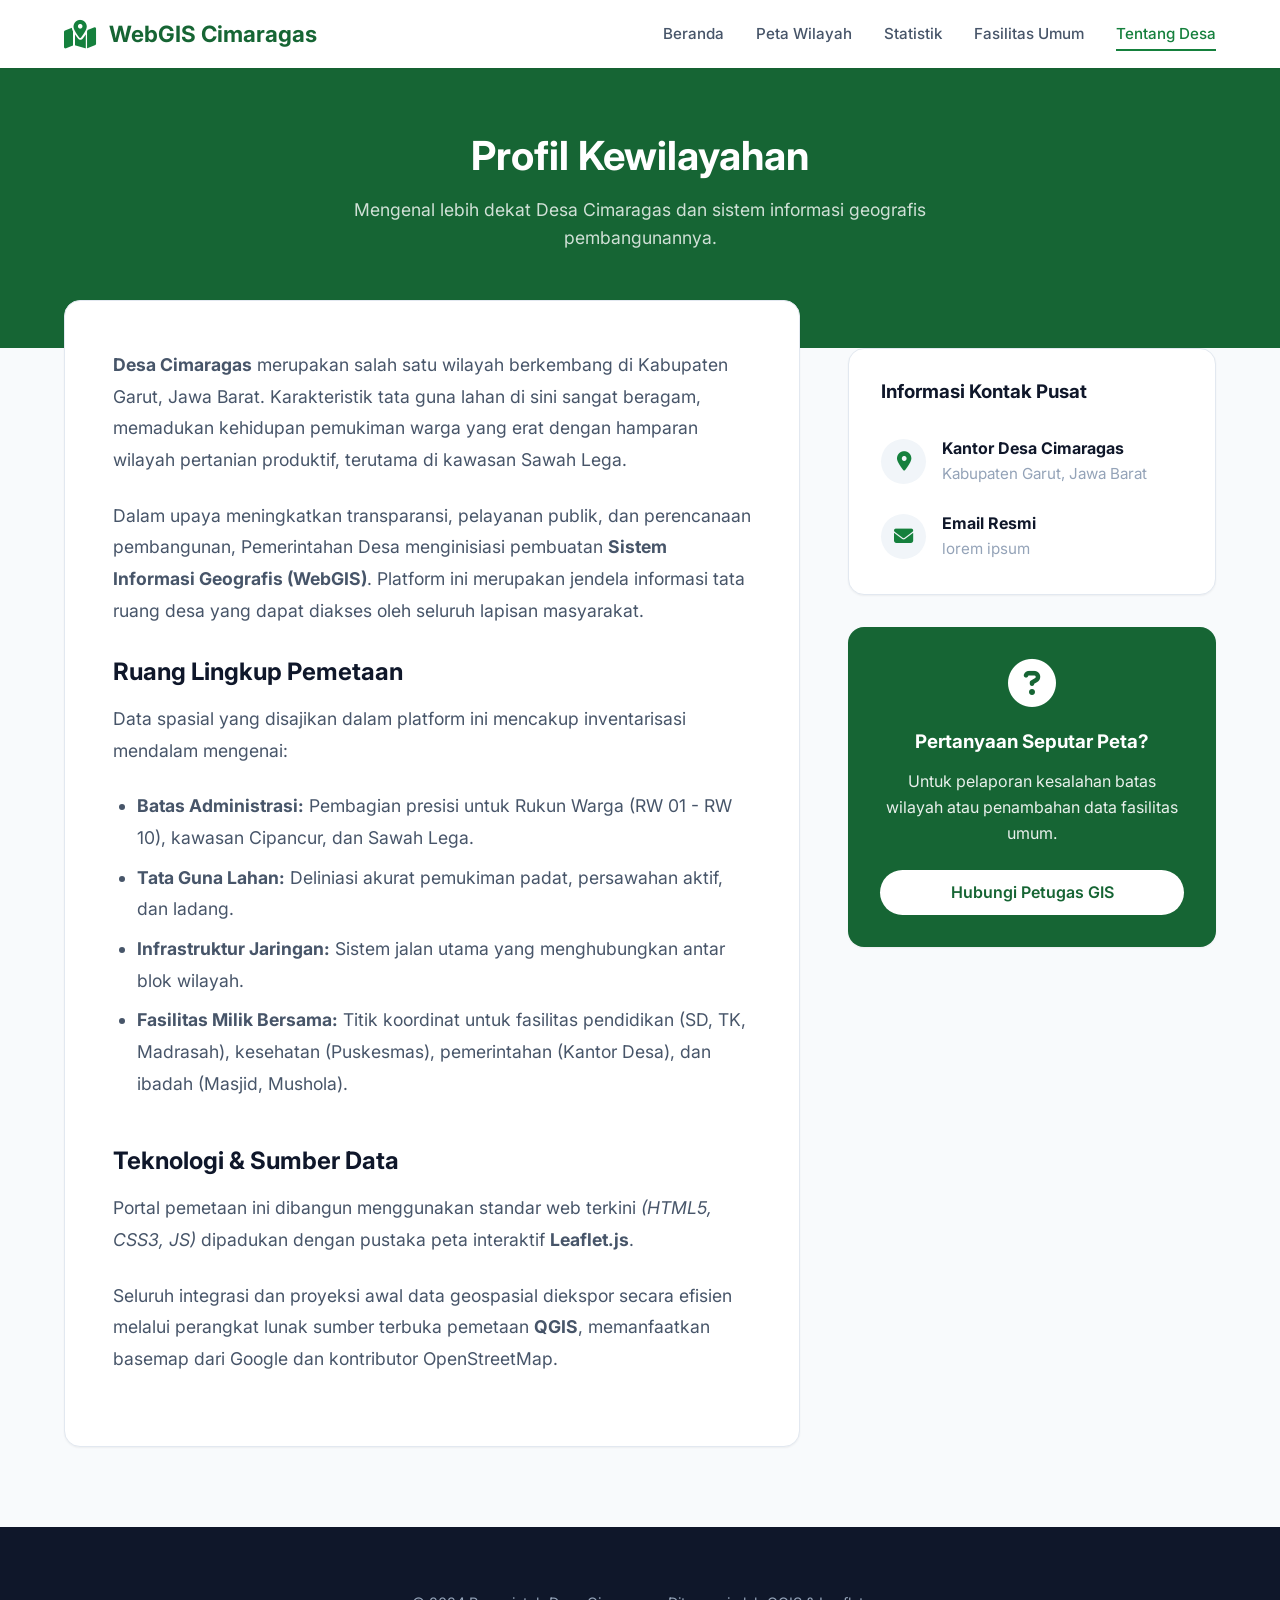
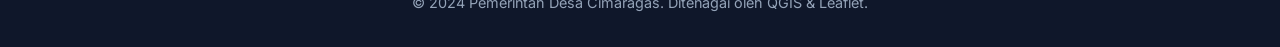
==== about.html @ dbdaefe7 "feat: website integration from map" ====
<!doctype html>
<html lang="id">

<head>
    <meta charset="utf-8">
    <meta name="viewport" content="width=device-width, initial-scale=1.0">
    <title>Tentang Cimaragas - WebGIS</title>

    <link href="https://fonts.googleapis.com/css2?family=Inter:wght@400;500;600;700&display=swap" rel="stylesheet">
    <link rel="stylesheet" href="https://cdnjs.cloudflare.com/ajax/libs/font-awesome/6.4.0/css/all.min.css">
    <link rel="stylesheet" href="css/public.css">

    <style>
        .page-header {
            background-color: var(--primary-dark);
            color: white;
            padding: 4rem 0;
            text-align: center;
        }

        .page-header h1 {
            color: white;
            font-size: 2.5rem;
        }

        .page-header p {
            color: rgba(255, 255, 255, 0.8);
            font-size: 1.1rem;
            max-width: 600px;
            margin: 0 auto;
        }

        .content-wrap {
            display: grid;
            grid-template-columns: 2fr 1fr;
            gap: 3rem;
        }

        @media (max-width: 992px) {
            .content-wrap {
                grid-template-columns: 1fr;
            }
        }

        .article-content {
            font-size: 1.1rem;
            color: var(--text-body);
            line-height: 1.8;
            background: var(--bg-white);
            padding: 3rem;
            border-radius: var(--radius-lg);
            box-shadow: var(--shadow-sm);
            border: 1px solid var(--border);
            margin-top: -3rem;
            /* Overlap header slightly */
        }

        .article-content p {
            margin-bottom: 1.5rem;
        }

        .article-content h3 {
            font-size: 1.5rem;
            margin: 2rem 0 1rem;
            color: var(--text-dark);
        }

        .article-content ul {
            padding-left: 1.5rem;
            margin-bottom: 2rem;
            list-style-type: disc;
        }

        .article-content li {
            margin-bottom: 0.5rem;
        }

        .side-widget {
            background: var(--bg-white);
            padding: 2rem;
            border-radius: var(--radius-lg);
            box-shadow: var(--shadow-sm);
            border: 1px solid var(--border);
            margin-bottom: 2rem;
        }

        .side-widget.highlight {
            background: var(--primary-dark);
            color: white;
            border: none;
        }

        .side-widget.highlight h3,
        .side-widget.highlight p {
            color: white;
        }

        .contact-list {
            list-style: none;
        }

        .contact-item {
            display: flex;
            align-items: center;
            gap: 1rem;
            margin-bottom: 1.5rem;
        }

        .contact-item:last-child {
            margin-bottom: 0;
        }

        .icon-circle {
            width: 45px;
            height: 45px;
            background: var(--bg-subtle);
            color: var(--primary);
            border-radius: 50%;
            display: flex;
            align-items: center;
            justify-content: center;
            font-size: 1.2rem;
            flex-shrink: 0;
        }
    </style>
</head>

<body>

    <!-- Top Navigation -->
    <nav class="navbar">
        <div class="container">
            <a href="index.html" class="navbar-brand">
                <i class="fas fa-map-marked-alt"></i>
                WebGIS Cimaragas
            </a>

            <button class="mobile-toggle" id="mobileToggle">
                <i class="fas fa-bars"></i>
            </button>

            <ul class="nav-menu" id="navMenu">
                <li><a href="index.html" class="nav-link">Beranda</a></li>
                <li><a href="map-page.html" class="nav-link">Peta Wilayah</a></li>
                <li><a href="data-stats.html" class="nav-link">Statistik</a></li>
                <li><a href="facilities.html" class="nav-link">Fasilitas Umum</a></li>
                <li><a href="about.html" class="nav-link active">Tentang Desa</a></li>
            </ul>
        </div>
    </nav>

    <!-- Page Header -->
    <div class="page-header" style="padding-bottom: 6rem;">
        <div class="container">
            <h1>Profil Kewilayahan</h1>
            <p>Mengenal lebih dekat Desa Cimaragas dan sistem informasi geografis pembangunannya.</p>
        </div>
    </div>

    <!-- Main Content -->
    <main class="section section-light" style="padding-top: 0; flex-grow: 1;">
        <div class="container content-wrap">

            <div class="article-content">
                <p>
                    <strong>Desa Cimaragas</strong> merupakan salah satu wilayah berkembang di Kabupaten Garut, Jawa
                    Barat.
                    Karakteristik tata guna lahan di sini sangat beragam, memadukan kehidupan pemukiman warga yang erat
                    dengan hamparan wilayah pertanian produktif, terutama di kawasan Sawah Lega.
                </p>
                <p>
                    Dalam upaya meningkatkan transparansi, pelayanan publik, dan perencanaan pembangunan, Pemerintahan
                    Desa
                    menginisiasi pembuatan <strong>Sistem Informasi Geografis (WebGIS)</strong>. Platform ini merupakan
                    jendela informasi tata ruang desa yang dapat diakses oleh seluruh lapisan masyarakat.
                </p>

                <h3>Ruang Lingkup Pemetaan</h3>
                <p>Data spasial yang disajikan dalam platform ini mencakup inventarisasi mendalam mengenai:</p>
                <ul>
                    <li><strong>Batas Administrasi:</strong> Pembagian presisi untuk Rukun Warga (RW 01 - RW 10),
                        kawasan Cipancur, dan Sawah Lega.</li>
                    <li><strong>Tata Guna Lahan:</strong> Deliniasi akurat pemukiman padat, persawahan aktif, dan
                        ladang.</li>
                    <li><strong>Infrastruktur Jaringan:</strong> Sistem jalan utama yang menghubungkan antar blok
                        wilayah.</li>
                    <li><strong>Fasilitas Milik Bersama:</strong> Titik koordinat untuk fasilitas pendidikan (SD, TK,
                        Madrasah), kesehatan (Puskesmas), pemerintahan (Kantor Desa), dan ibadah (Masjid, Mushola).</li>
                </ul>

                <h3 style="margin-top: 3rem;">Teknologi & Sumber Data</h3>
                <p>
                    Portal pemetaan ini dibangun menggunakan standar web terkini <em>(HTML5, CSS3, JS)</em> dipadukan
                    dengan
                    pustaka peta interaktif <strong>Leaflet.js</strong>.
                </p>
                <p>
                    Seluruh integrasi dan proyeksi awal data geospasial diekspor secara efisien melalui perangkat lunak
                    sumber terbuka pemetaan <strong>QGIS</strong>, memanfaatkan basemap dari Google dan kontributor
                    OpenStreetMap.
                </p>
            </div>

            <aside class="side-widgets">
                <div class="side-widget">
                    <h3 class="mb-4">Informasi Kontak Pusat</h3>
                    <ul class="contact-list">
                        <li class="contact-item">
                            <div class="icon-circle"><i class="fas fa-map-marker-alt"></i></div>
                            <div>
                                <strong style="display:block; color: var(--text-dark);">Kantor Desa Cimaragas</strong>
                                <span style="color: var(--text-muted); font-size: 0.95rem;">Kabupaten Garut, Jawa
                                    Barat</span>
                            </div>
                        </li>
                        <li class="contact-item">
                            <div class="icon-circle"><i class="fas fa-envelope"></i></div>
                            <div>
                                <strong style="display:block; color: var(--text-dark);">Email Resmi</strong>
                                <span style="color: var(--text-muted); font-size: 0.95rem;">lorem ipsum</span>
                            </div>
                        </li>
                    </ul>
                </div>

                <div class="side-widget highlight text-center">
                    <i class="fas fa-question-circle mb-3" style="font-size: 3rem;"></i>
                    <h3 class="mb-2">Pertanyaan Seputar Peta?</h3>
                    <p style="margin-bottom: 1.5rem; opacity: 0.9;">Untuk pelaporan kesalahan batas wilayah atau
                        penambahan data fasilitas umum.</p>
                    <a href="#" class="btn-primary"
                        style="background: white; color: var(--primary-dark); width: 100%; justify-content: center;">
                        Hubungi Petugas GIS
                    </a>
                </div>
            </aside>

        </div>
    </main>

    <!-- Footer -->
    <footer class="footer" style="margin-top: auto;">
        <div class="container">
            <div class="footer-bottom" style="border-top: none; padding-top: 0;">
                <p>&copy; 2024 Pemerintah Desa Cimaragas. Ditenagai oleh QGIS & Leaflet.</p>
            </div>
        </div>
    </footer>

    <script>
        document.getElementById('mobileToggle').addEventListener('click', function () {
            document.getElementById('navMenu').classList.toggle('active');
        });
    </script>
</body>

</html>
---- css/public.css ----
:root {
    --primary: #15803d; /* Beautiful Public Emerald Green */
    --primary-light: #22c55e;
    --primary-dark: #166534;
    --secondary: #0ea5e9; /* Light Ocean Blue */
    --accent: #eab308; /* Friendly Yellow */
    
    --text-dark: #0f172a;
    --text-body: #475569;
    --text-muted: #94a3b8;
    --text-light: #f8fafc;
    
    --bg-main: #f8fafc;
    --bg-white: #ffffff;
    --bg-subtle: #f1f5f9;
    
    --border: #e2e8f0;
    
    --shadow-sm: 0 1px 2px 0 rgb(0 0 0 / 0.05);
    --shadow-md: 0 4px 6px -1px rgb(0 0 0 / 0.1), 0 2px 4px -2px rgb(0 0 0 / 0.1);
    --shadow-lg: 0 10px 15px -3px rgb(0 0 0 / 0.1), 0 4px 6px -4px rgb(0 0 0 / 0.1);
    
    --radius-md: 0.5rem;
    --radius-lg: 1rem;
    --radius-full: 9999px;
    
    --transition: 0.3s ease;
}

* {
    margin: 0;
    padding: 0;
    box-sizing: border-box;
    font-family: 'Inter', system-ui, -apple-system, sans-serif;
}

body {
    background-color: var(--bg-main);
    color: var(--text-body);
    line-height: 1.6;
    display: flex;
    flex-direction: column;
    min-height: 100vh;
}

a {
    text-decoration: none;
    color: inherit;
    transition: color var(--transition);
}

img {
    max-width: 100%;
    height: auto;
    display: block;
}

/* Layout Containers */
.container {
    max-width: 1200px;
    margin: 0 auto;
    padding: 0 1.5rem;
    width: 100%;
}

.section {
    padding: 5rem 0;
}

.section-light { background: var(--bg-main); }
.section-white { background: var(--bg-white); }
.section-dark { background: var(--text-dark); color: var(--text-light); }

/* Typography */
h1, h2, h3, h4, h5, h6 {
    color: var(--text-dark);
    font-weight: 700;
    line-height: 1.2;
    margin-bottom: 1rem;
}

.section-dark h1, .section-dark h2, .section-dark h3, .section-dark h4 {
    color: var(--text-light);
}

.text-center { text-align: center; }
.mb-1 { margin-bottom: 0.5rem; }
.mb-2 { margin-bottom: 1rem; }
.mb-3 { margin-bottom: 1.5rem; }
.mb-4 { margin-bottom: 2rem; }
.mb-5 { margin-bottom: 3rem; }

.section-title {
    font-size: 2.2rem;
    margin-bottom: 1rem;
}

.section-subtitle {
    font-size: 1.1rem;
    color: var(--text-muted);
    max-width: 700px;
    margin: 0 auto 3rem;
}

/* Navbar */
.navbar {
    background-color: var(--bg-white);
    box-shadow: var(--shadow-sm);
    position: sticky;
    top: 0;
    z-index: 1000;
    padding: 1rem 0;
}

.navbar .container {
    display: flex;
    justify-content: space-between;
    align-items: center;
}

.navbar-brand {
    display: flex;
    align-items: center;
    gap: 0.8rem;
    font-size: 1.4rem;
    font-weight: 700;
    color: var(--primary-dark);
}

.navbar-brand i {
    color: var(--primary);
    font-size: 1.8rem;
}

.nav-menu {
    display: flex;
    list-style: none;
    gap: 2rem;
    align-items: center;
}

.nav-link {
    font-weight: 500;
    color: var(--text-body);
    font-size: 0.95rem;
    padding: 0.5rem 0;
    position: relative;
}

.nav-link:hover, .nav-link.active {
    color: var(--primary);
}

.nav-link::after {
    content: '';
    position: absolute;
    bottom: 0;
    left: 0;
    width: 0;
    height: 2px;
    background-color: var(--primary);
    transition: width var(--transition);
}

.nav-link:hover::after, .nav-link.active::after {
    width: 100%;
}

.btn-primary {
    background-color: var(--primary);
    color: var(--bg-white);
    padding: 0.6rem 1.5rem;
    border-radius: var(--radius-full);
    font-weight: 600;
    transition: all var(--transition);
    border: none;
    cursor: pointer;
    display: inline-flex;
    align-items: center;
    gap: 0.5rem;
}

.btn-primary:hover {
    background-color: var(--primary-dark);
    transform: translateY(-2px);
    box-shadow: var(--shadow-md);
    color: white;
}

.btn-outline {
    background-color: transparent;
    color: var(--primary);
    border: 2px solid var(--primary);
    padding: 0.6rem 1.5rem;
    border-radius: var(--radius-full);
    font-weight: 600;
    transition: all var(--transition);
    display: inline-flex;
    align-items: center;
    gap: 0.5rem;
}

.btn-outline:hover {
    background-color: var(--primary);
    color: white;
}

.mobile-toggle {
    display: none;
    background: none;
    border: none;
    font-size: 1.5rem;
    color: var(--text-dark);
    cursor: pointer;
}

/* Hero Section */
.hero {
    position: relative;
    padding: 7rem 0 6rem;
    background: linear-gradient(135deg, var(--bg-subtle) 0%, rgba(220, 252, 231, 0.4) 100%);
    overflow: hidden;
}

.hero::before {
    content: '';
    position: absolute;
    top: -10%;
    right: -5%;
    width: 500px;
    height: 500px;
    background: radial-gradient(circle, rgba(34, 197, 94, 0.1) 0%, rgba(255,255,255,0) 70%);
    border-radius: 50%;
    z-index: 0;
}

.hero .container {
    position: relative;
    z-index: 1;
    display: grid;
    grid-template-columns: 1fr 1fr;
    gap: 4rem;
    align-items: center;
}

.hero-content h1 {
    font-size: 3.5rem;
    font-weight: 800;
    line-height: 1.1;
    margin-bottom: 1.5rem;
    color: var(--text-dark);
}

.hero-content h1 span {
    color: var(--primary);
}

.hero-content p {
    font-size: 1.2rem;
    color: var(--text-body);
    margin-bottom: 2.5rem;
    max-width: 90%;
}

.hero-buttons {
    display: flex;
    gap: 1rem;
}

.hero-image {
    position: relative;
}

.hero-img-box {
    background: var(--bg-white);
    padding: 1rem;
    border-radius: var(--radius-lg);
    box-shadow: var(--shadow-lg);
    border: 1px solid var(--border);
    transform: rotate(2deg);
    transition: transform 0.5s ease;
}

.hero-img-box:hover {
    transform: rotate(0deg) scale(1.02);
}

.hero-img-box iframe {
    width: 100%;
    height: 350px;
    border-radius: var(--radius-md);
    border: none;
    pointer-events: none; /* Prevent internal scrolling inside hero */
}

/* Feature Cards */
.features-grid {
    display: grid;
    grid-template-columns: repeat(3, 1fr);
    gap: 2rem;
}

.feature-card {
    background: var(--bg-white);
    padding: 2.5rem 2rem;
    border-radius: var(--radius-lg);
    box-shadow: var(--shadow-sm);
    text-align: center;
    border: 1px solid var(--border);
    transition: all var(--transition);
}

.feature-card:hover {
    transform: translateY(-10px);
    box-shadow: var(--shadow-lg);
    border-color: var(--primary-light);
}

.feature-icon {
    width: 70px;
    height: 70px;
    background: #dcfce7;
    color: var(--primary);
    border-radius: var(--radius-full);
    display: flex;
    align-items: center;
    justify-content: center;
    font-size: 2rem;
    margin: 0 auto 1.5rem;
}

.feature-card h3 {
    font-size: 1.3rem;
    margin-bottom: 1rem;
}

/* Call to Action Bar */
.cta-bar {
    background: var(--primary-dark);
    padding: 4rem 0;
    text-align: center;
    color: white;
}

.cta-bar h2 {
    color: white;
    font-size: 2.2rem;
}

/* Info Cards / Generics */
.card {
    background: var(--bg-white);
    border-radius: var(--radius-lg);
    padding: 2rem;
    box-shadow: var(--shadow-md);
    border: 1px solid var(--border);
}

.card-title {
    font-size: 1.4rem;
    margin-bottom: 1.5rem;
    padding-bottom: 1rem;
    border-bottom: 1px solid var(--border);
}

/* Footer */
.footer {
    background: var(--text-dark);
    color: var(--text-muted);
    padding: 4rem 0 2rem;
    margin-top: auto;
}

.footer-grid {
    display: grid;
    grid-template-columns: 2fr 1fr 1fr;
    gap: 3rem;
    margin-bottom: 3rem;
}

.footer-brand h3 {
    color: white;
    display: flex;
    align-items: center;
    gap: 0.5rem;
}

.footer-brand i { color: var(--primary); }

.footer-links h4 {
    color: white;
    margin-bottom: 1.2rem;
}

.footer-links ul {
    list-style: none;
}

.footer-links li {
    margin-bottom: 0.8rem;
}

.footer-links a:hover {
    color: var(--primary-light);
}

.footer-bottom {
    text-align: center;
    padding-top: 2rem;
    border-top: 1px solid rgba(255,255,255,0.1);
    font-size: 0.9rem;
}

/* Responsive */
@media (max-width: 992px) {
    .hero .container {
        grid-template-columns: 1fr;
        text-align: center;
    }
    .hero-content p {
        margin: 0 auto 2.5rem;
    }
    .hero-buttons {
        justify-content: center;
    }
    .features-grid {
        grid-template-columns: 1fr 1fr;
    }
}

@media (max-width: 768px) {
    .nav-menu {
        display: none;
        position: absolute;
        top: 100%;
        left: 0;
        width: 100%;
        background: var(--bg-white);
        flex-direction: column;
        padding: 1rem 0;
        box-shadow: var(--shadow-md);
        gap: 0;
    }
    .nav-menu.active {
        display: flex;
    }
    .nav-link {
        padding: 1rem 2rem;
        display: block;
        width: 100%;
        border-bottom: 1px solid var(--bg-subtle);
    }
    .mobile-toggle {
        display: block;
    }
    .features-grid {
        grid-template-columns: 1fr;
    }
    .hero-content h1 {
        font-size: 2.5rem;
    }
    .footer-grid {
        grid-template-columns: 1fr;
    }
}
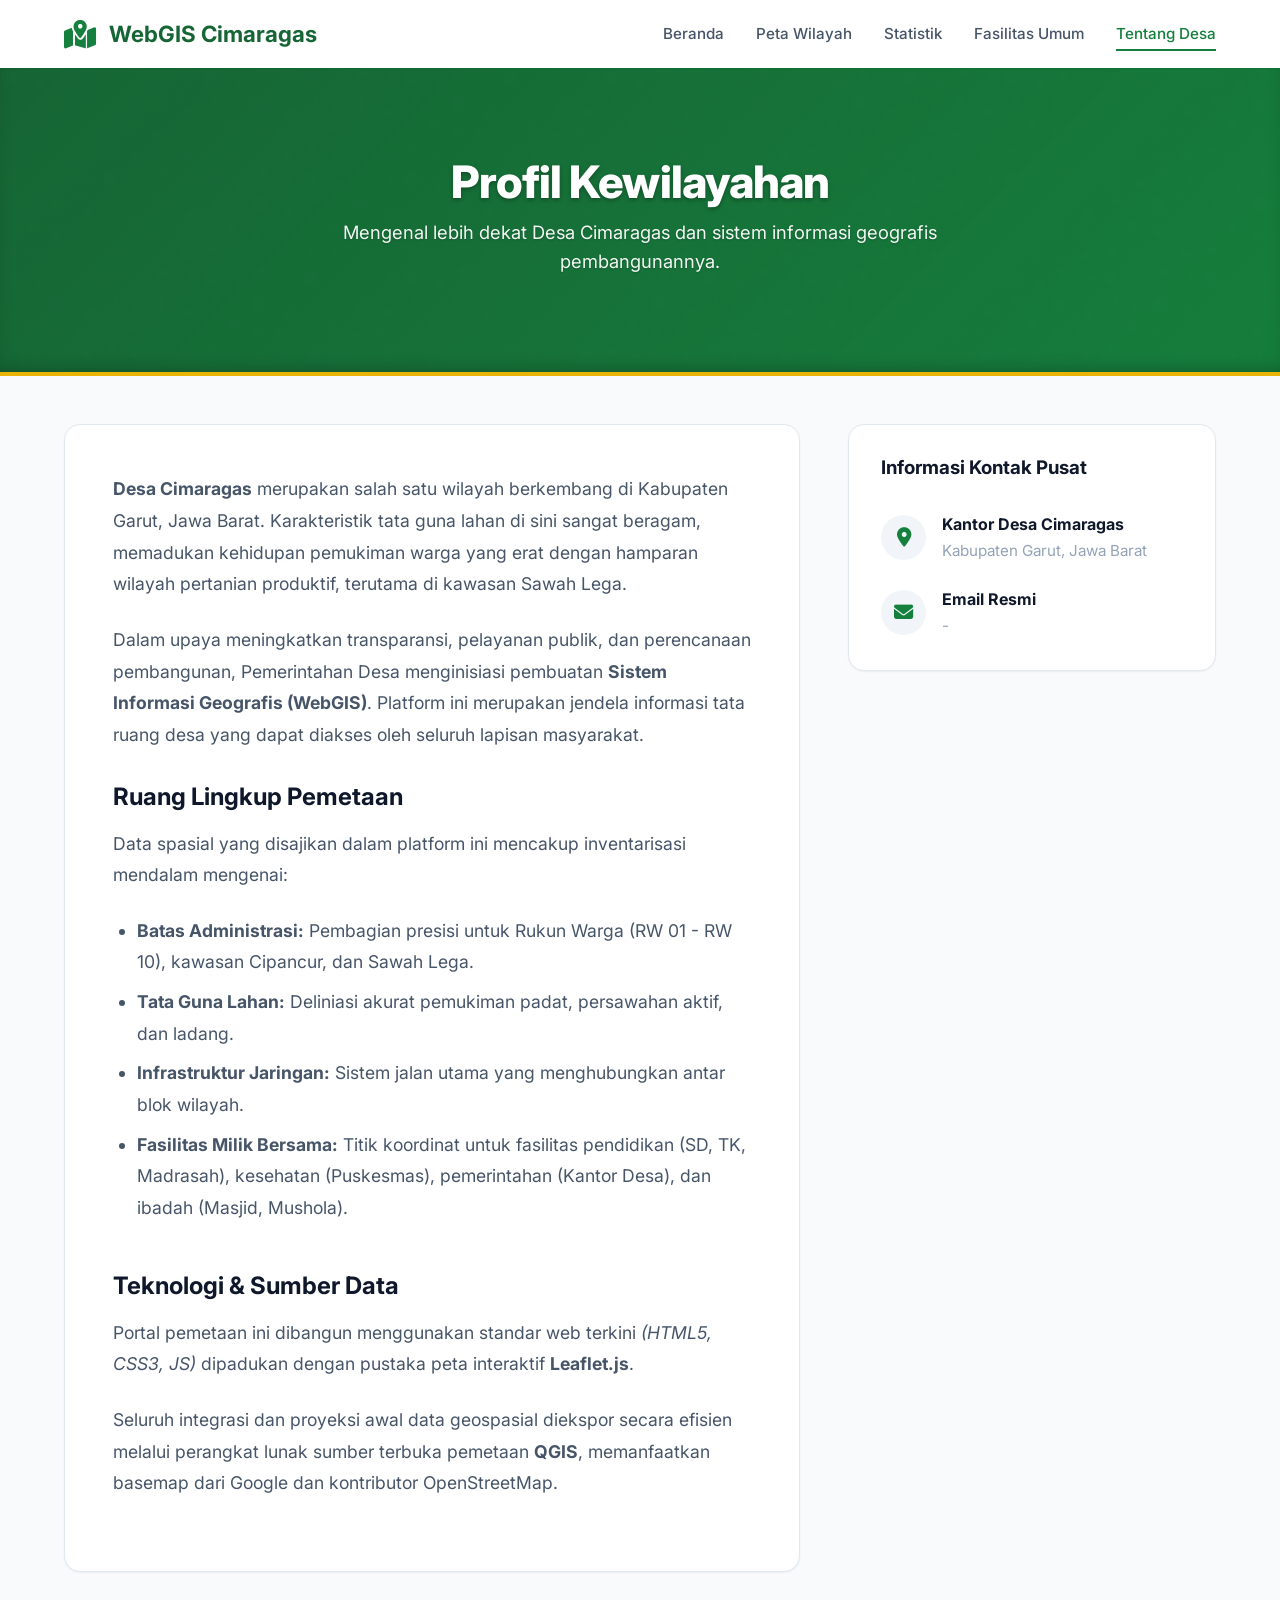
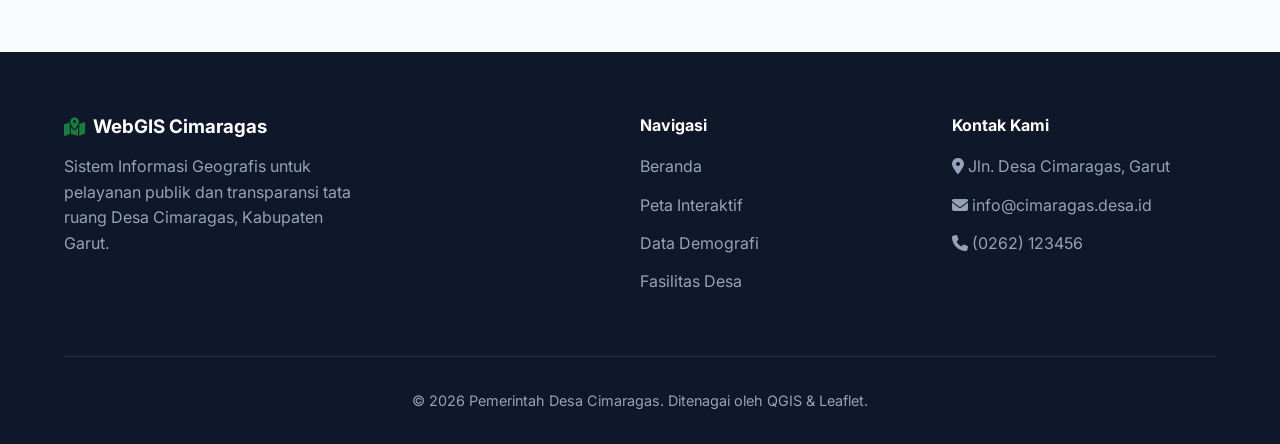
==== commit 2f42f4de: "feat: header, update gis data, statistic data, and footer" ====
--- a/about.html
+++ b/about.html
@@ -12,22 +12,32 @@
 
     <style>
         .page-header {
+            background: linear-gradient(135deg, rgba(22, 101, 52, 0.95), rgba(21, 128, 61, 0.9)), url("data:image/svg+xml,%3Csvg width='100' height='100' viewBox='0 0 100 100' xmlns='http://www.w3.org/2000/svg'%3E%3Cpath d='M11 18c3.866 0 7-3.134 7-7s-3.134-7-7-7-7 3.134-7 7 3.134 7 7 7zm48 25c3.866 0 7-3.134 7-7s-3.134-7-7-7-7 3.134-7 7 3.134 7 7 7zm-43-7c1.657 0 3-1.343 3-3s-1.343-3-3-3-3 1.343-3 3 1.343 3 3 3zm63 31c1.657 0 3-1.343 3-3s-1.343-3-3-3-3 1.343-3 3 1.343 3 3 3zM34 90c1.657 0 3-1.343 3-3s-1.343-3-3-3-3 1.343-3 3 1.343 3 3 3zm56-76c1.657 0 3-1.343 3-3s-1.343-3-3-3-3 1.343-3 3 1.343 3 3 3zM12 86c2.21 0 4-1.79 4-4s-1.79-4-4-4-4 1.79-4 4 1.79 4 4 4zm28-65c2.21 0 4-1.79 4-4s-1.79-4-4-4-4 1.79-4 4 1.79 4 4 4zm23-11c2.76 0 5-2.24 5-5s-2.24-5-5-5-5 2.24-5 5 2.24 5 5 5zm-6 60c2.21 0 4-1.79 4-4s-1.79-4-4-4-4 1.79-4 4 1.79 4 4 4zm29 22c2.76 0 5-2.24 5-5s-2.24-5-5-5-5 2.24-5 5 2.24 5 5 5zM32 63c2.76 0 5-2.24 5-5s-2.24-5-5-5-5 2.24-5 5 2.24 5 5 5zm57-13c2.76 0 5-2.24 5-5s-2.24-5-5-5-5 2.24-5 5 2.24 5 5 5zm-9-21c1.105 0 2-.895 2-2s-.895-2-2-2-2 .895-2 2 .895 2 2 2zM60 91c1.105 0 2-.895 2-2s-.895-2-2-2-2 .895-2 2 .895 2 2 2zM35 41c1.105 0 2-.895 2-2s-.895-2-2-2-2 .895-2 2 .895 2 2 2z' fill='%23ffffff' fill-opacity='0.05' fill-rule='evenodd'/%3E%3C/svg%3E");
             background-color: var(--primary-dark);
             color: white;
-            padding: 4rem 0;
+            padding: 5.5rem 0 4.5rem;
             text-align: center;
+            position: relative;
+            border-bottom: 4px solid var(--accent);
+            box-shadow: inset 0 -10px 20px -10px rgba(0, 0, 0, 0.3);
         }
 
         .page-header h1 {
             color: white;
-            font-size: 2.5rem;
+            font-size: 2.8rem;
+            font-weight: 800;
+            text-shadow: 0 2px 4px rgba(0, 0, 0, 0.3);
+            margin-bottom: 0.5rem;
+            letter-spacing: -0.02em;
         }
 
         .page-header p {
-            color: rgba(255, 255, 255, 0.8);
-            font-size: 1.1rem;
+            color: rgba(255, 255, 255, 0.95);
+            font-size: 1.15rem;
             max-width: 600px;
             margin: 0 auto;
+            text-shadow: 0 1px 2px rgba(0, 0, 0, 0.2);
+            line-height: 1.6;
         }
 
         .content-wrap {
@@ -51,7 +61,7 @@
             border-radius: var(--radius-lg);
             box-shadow: var(--shadow-sm);
             border: 1px solid var(--border);
-            margin-top: -3rem;
+            margin-top: 3rem;
             /* Overlap header slightly */
         }
 
@@ -82,6 +92,7 @@
             box-shadow: var(--shadow-sm);
             border: 1px solid var(--border);
             margin-bottom: 2rem;
+            margin-top: 3rem;
         }
 
         .side-widget.highlight {
@@ -217,32 +228,52 @@
                             <div class="icon-circle"><i class="fas fa-envelope"></i></div>
                             <div>
                                 <strong style="display:block; color: var(--text-dark);">Email Resmi</strong>
-                                <span style="color: var(--text-muted); font-size: 0.95rem;">lorem ipsum</span>
+                                <span style="color: var(--text-muted); font-size: 0.95rem;">-</span>
                             </div>
                         </li>
                     </ul>
                 </div>
 
-                <div class="side-widget highlight text-center">
-                    <i class="fas fa-question-circle mb-3" style="font-size: 3rem;"></i>
-                    <h3 class="mb-2">Pertanyaan Seputar Peta?</h3>
-                    <p style="margin-bottom: 1.5rem; opacity: 0.9;">Untuk pelaporan kesalahan batas wilayah atau
-                        penambahan data fasilitas umum.</p>
-                    <a href="#" class="btn-primary"
-                        style="background: white; color: var(--primary-dark); width: 100%; justify-content: center;">
-                        Hubungi Petugas GIS
-                    </a>
-                </div>
+
             </aside>
 
         </div>
     </main>
 
     <!-- Footer -->
-    <footer class="footer" style="margin-top: auto;">
+    <footer class="footer">
         <div class="container">
-            <div class="footer-bottom" style="border-top: none; padding-top: 0;">
-                <p>&copy; 2024 Pemerintah Desa Cimaragas. Ditenagai oleh QGIS & Leaflet.</p>
+            <div class="footer-grid">
+                <div class="footer-brand">
+                    <h3><i class="fas fa-map-marked-alt"></i> WebGIS Cimaragas</h3>
+                    <p style="margin-top: 1rem; max-width: 300px;">
+                        Sistem Informasi Geografis untuk pelayanan publik dan transparansi tata ruang Desa Cimaragas,
+                        Kabupaten Garut.
+                    </p>
+                </div>
+
+                <div class="footer-links">
+                    <h4>Navigasi</h4>
+                    <ul>
+                        <li><a href="index.html">Beranda</a></li>
+                        <li><a href="map-page.html">Peta Interaktif</a></li>
+                        <li><a href="data-stats.html">Data Demografi</a></li>
+                        <li><a href="facilities.html">Fasilitas Desa</a></li>
+                    </ul>
+                </div>
+
+                <div class="footer-links">
+                    <h4>Kontak Kami</h4>
+                    <ul>
+                        <li><i class="fas fa-map-marker-alt"></i> Jln. Desa Cimaragas, Garut</li>
+                        <li><i class="fas fa-envelope"></i> info@cimaragas.desa.id</li>
+                        <li><i class="fas fa-phone"></i> (0262) 123456</li>
+                    </ul>
+                </div>
+            </div>
+
+            <div class="footer-bottom">
+                <p>&copy; 2026 Pemerintah Desa Cimaragas. Ditenagai oleh QGIS & Leaflet.</p>
             </div>
         </div>
     </footer>
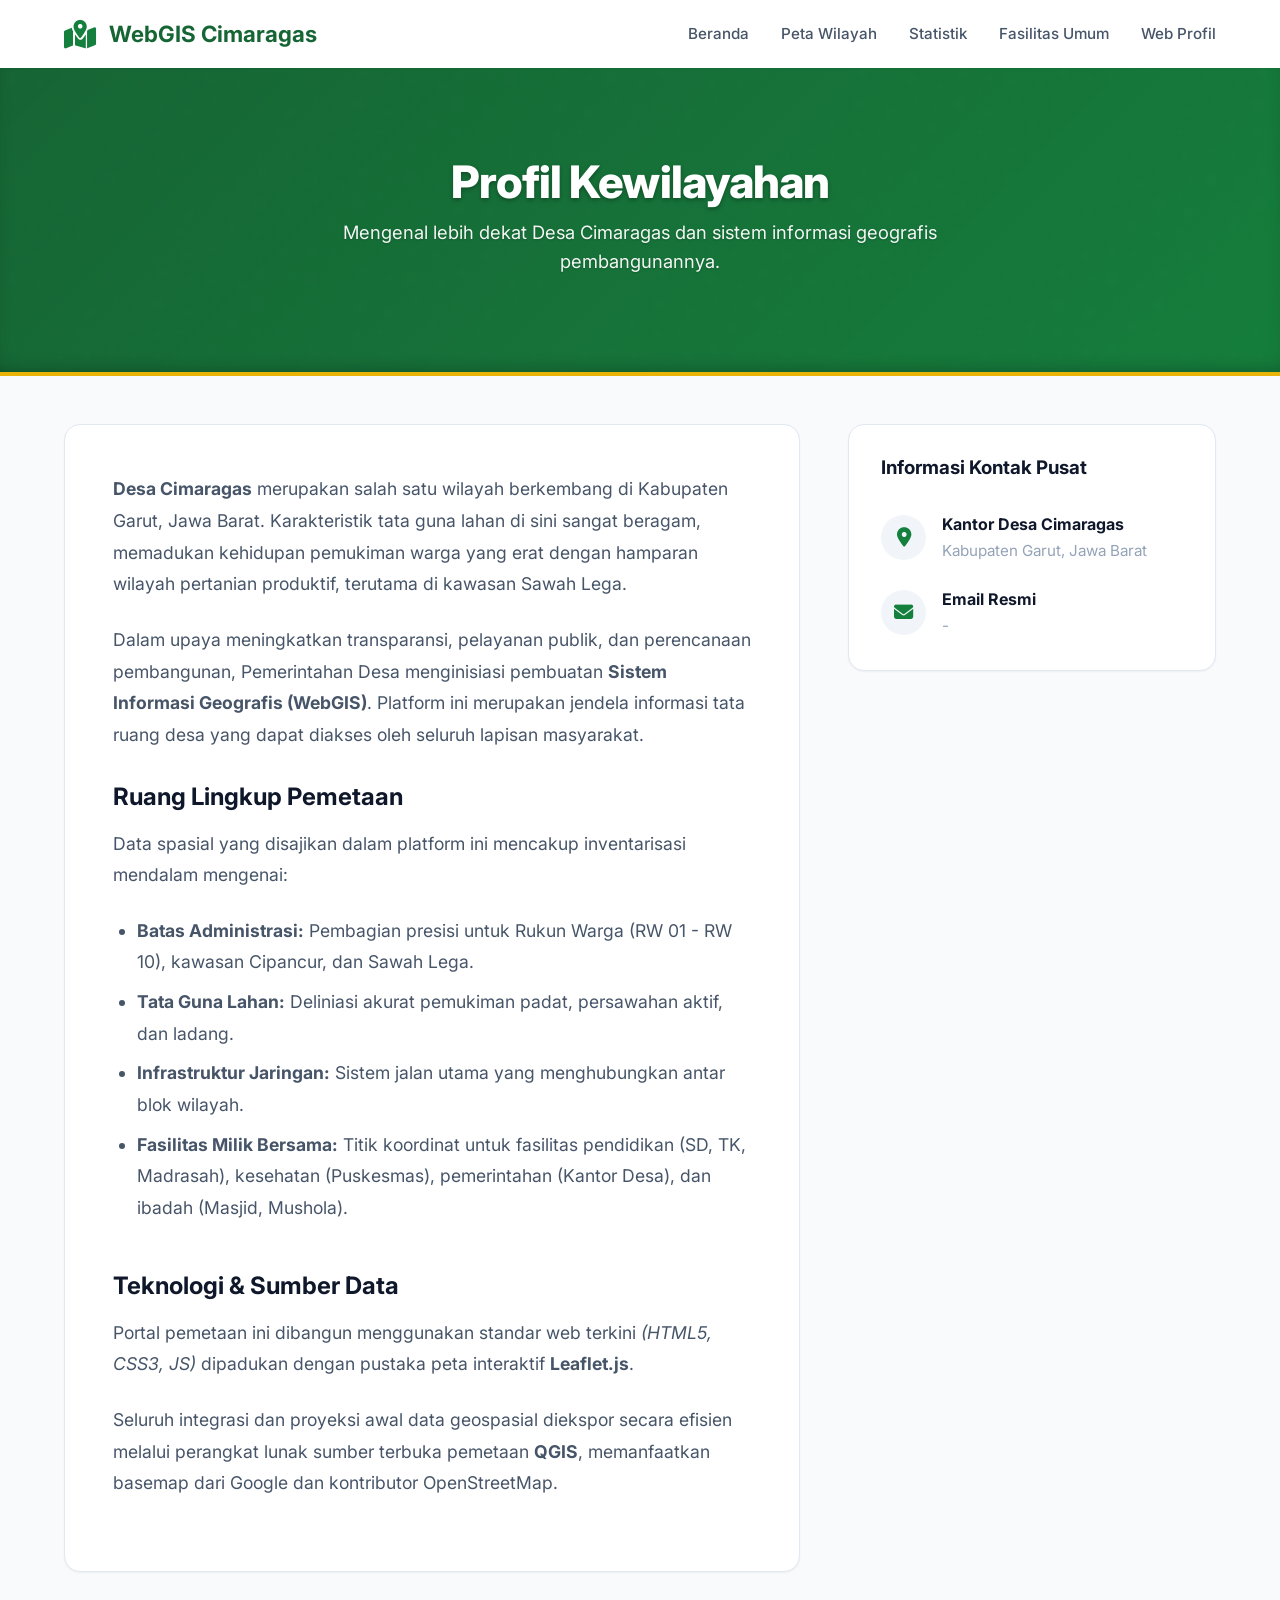
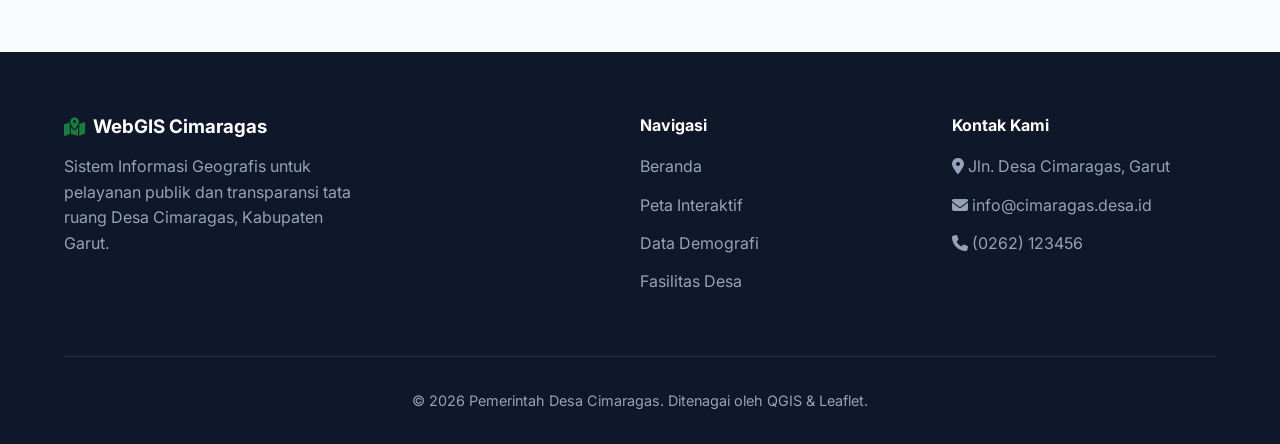
==== commit d4226dbb: "ready docker file" ====
--- a/about.html
+++ b/about.html
@@ -155,7 +155,7 @@
                 <li><a href="map-page.html" class="nav-link">Peta Wilayah</a></li>
                 <li><a href="data-stats.html" class="nav-link">Statistik</a></li>
                 <li><a href="facilities.html" class="nav-link">Fasilitas Umum</a></li>
-                <li><a href="about.html" class="nav-link active">Tentang Desa</a></li>
+                <li><a href="https://cimaragas-pangatikan.id/" class="nav-link" target="_blank">Web Profil</a></li>
             </ul>
         </div>
     </nav>
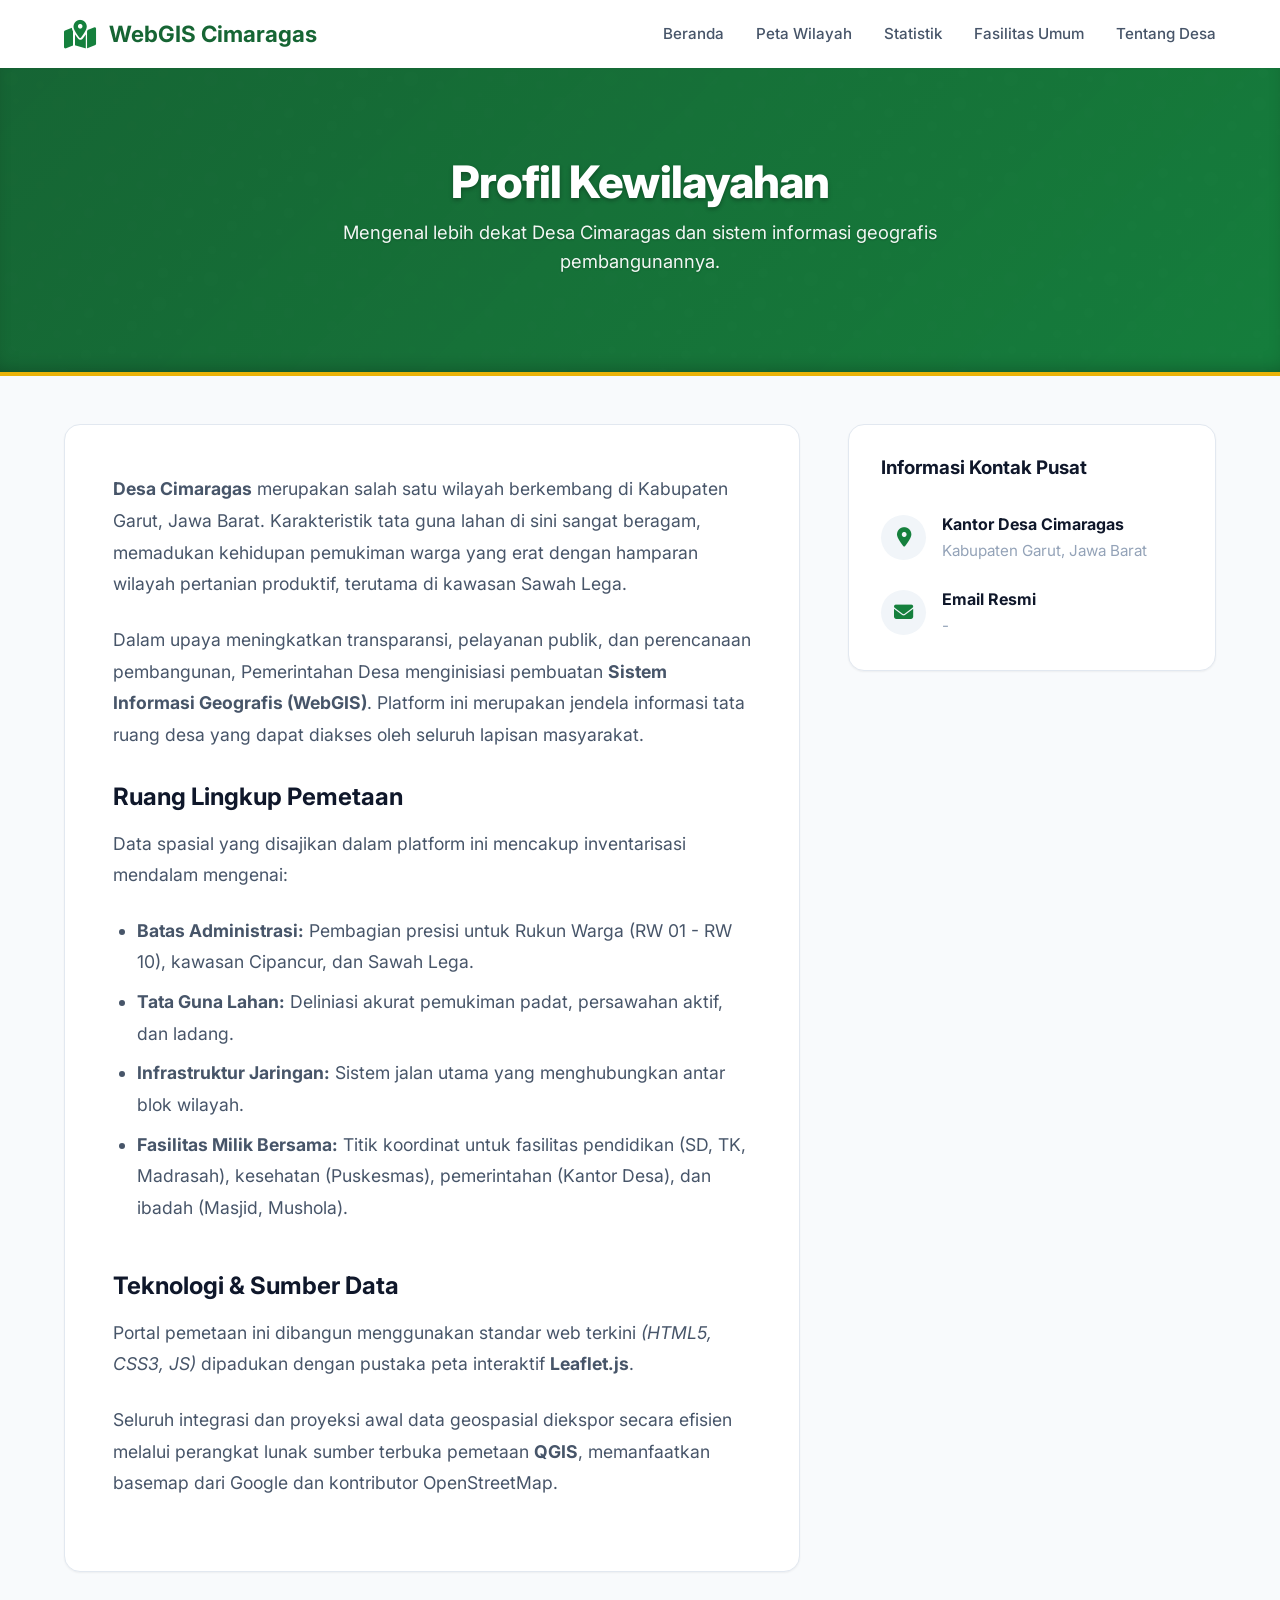
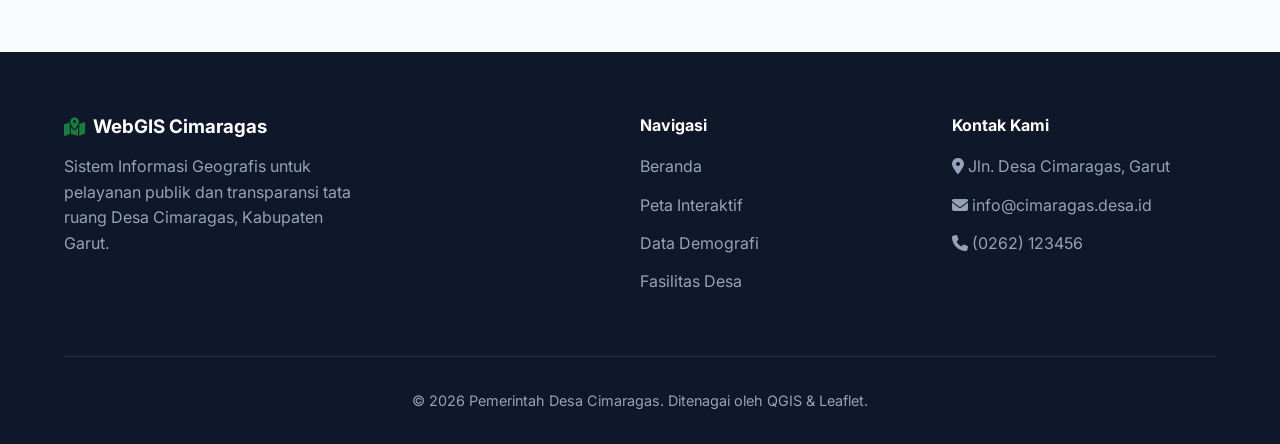
==== commit 01696fd6: "Change link text from 'Web Profil' to 'Tentang Desa'" ====
--- a/about.html
+++ b/about.html
@@ -155,7 +155,7 @@
                 <li><a href="map-page.html" class="nav-link">Peta Wilayah</a></li>
                 <li><a href="data-stats.html" class="nav-link">Statistik</a></li>
                 <li><a href="facilities.html" class="nav-link">Fasilitas Umum</a></li>
-                <li><a href="https://cimaragas-pangatikan.id/" class="nav-link" target="_blank">Web Profil</a></li>
+                <li><a href="https://cimaragas-pangatikan.id/" class="nav-link" target="_blank">Tentang Desa</a></li>
             </ul>
         </div>
     </nav>
@@ -285,4 +285,4 @@
     </script>
 </body>
 
-</html>+</html>
